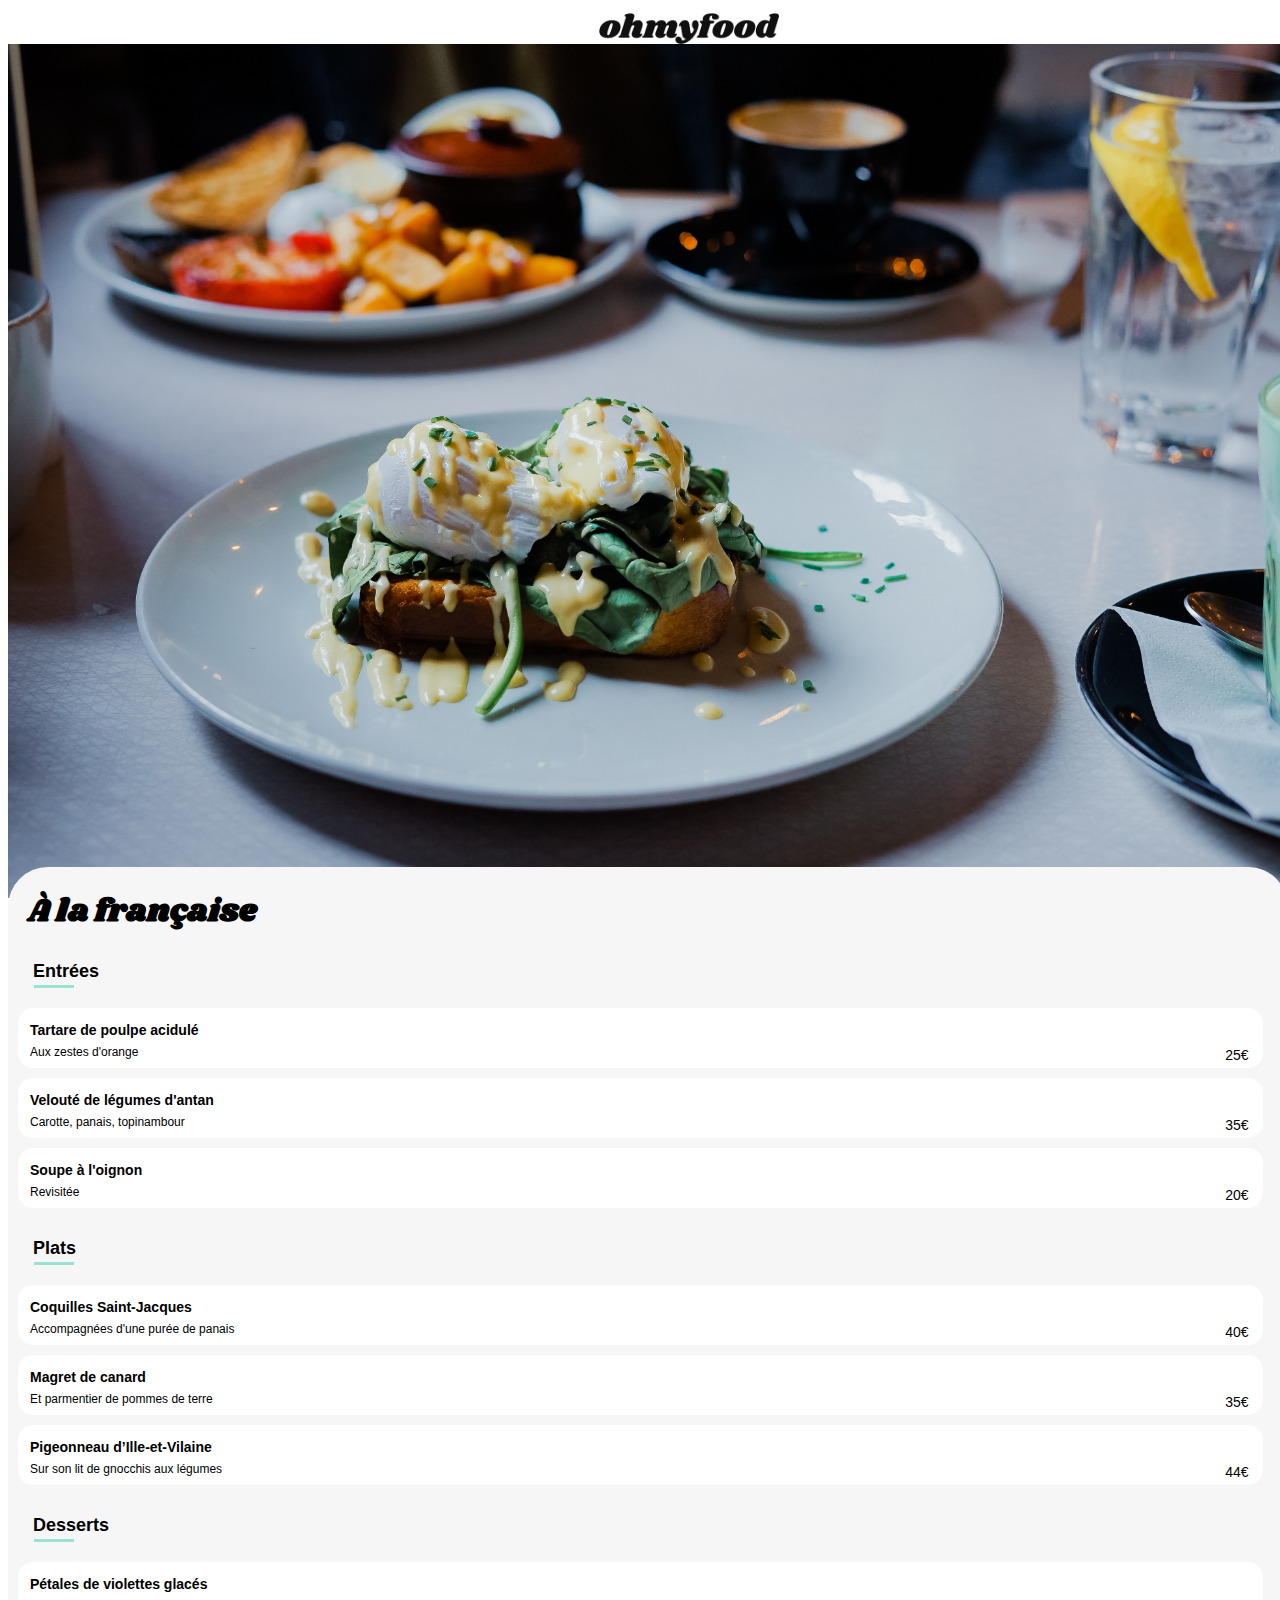
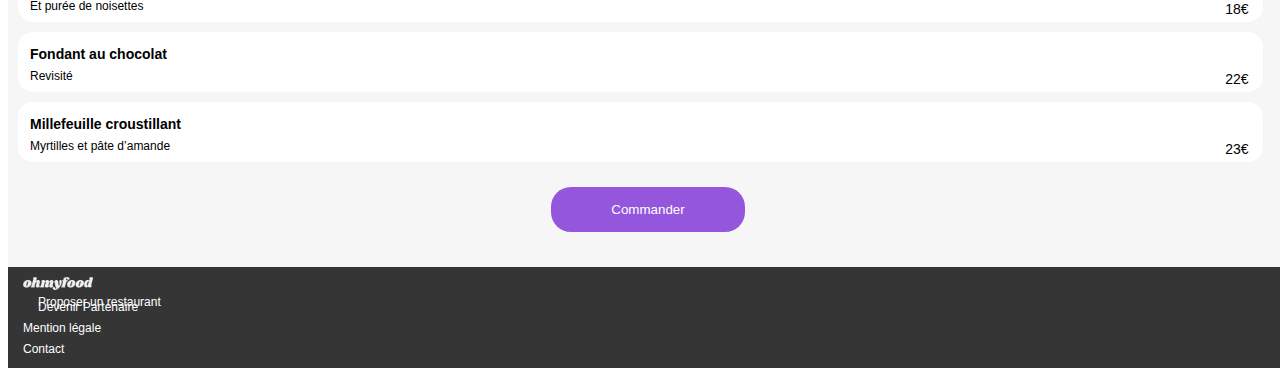
==== a-la-Francaise.html @ 3c59fbd4 "projet2 EC" ====
<!DOCTYPE html>
<html lang="fr">

<head>
    <meta charset="UTF-8">
    <meta http-equiv="X-UA-Compatible" content="IE=edge">
    <meta name="viewport" content="width=device-width, initial-scale=1.0">
    <link rel="stylesheet" href="./css/ficheRestaurant.css">
    <link rel="stylesheet" href="https://cdnjs.cloudflare.com/ajax/libs/font-awesome/6.4.0/css/all.min.css"
        integrity="sha512-iecdLmaskl7CVkqkXNQ/ZH/XLlvWZOJyj7Yy7tcenmpD1ypASozpmT/E0iPtmFIB46ZmdtAc9eNBvH0H/ZpiBw=="
        crossorigin="anonymous" referrerpolicy="no-referrer" />

    <title>À la française</title>
</head>

<body>
    <header class="header__menu">
        <div class="header__firstl">
            <a href="index.html">
                <i class="fa-solid fa-arrow-left"></i>
            </a>
            <img src="/images/logo/ohmyfood.png" alt="logo Ohmyfood">
        </div>
        <div class="header__image">
            <img src="/images/restaurants/toa-heftiba-DQKerTsQwi0-unsplash.jpg" alt="À la française">
        </div>
    </header>
    <main>

        <div class="mainRestaurant">
            <div class="nomRestaurant">
                <H1>À la française</H1>

                <i class="fa-regular fa-heart"></i>
                <i class="fa-solid fa-heart"></i>

            </div>

            <section class="section1">
                <h3>Entrées</h3>
                <div class="traitVert"></div>
                <div class="menu">
                    <p>Tartare de poulpe acidulé</p>
                    <div class="menu__secondel">
                        <p>Aux zestes d'orange</p>
                        <p>25€</p>
                    </div>
                </div>
                <div class="menu">
                    <p>Velouté de légumes d'antan</p>
                    <div class="menu__secondel">
                        <p>Carotte, panais, topinambour</p>
                        <p>35€</p>
                    </div>
                </div>
                <div class="menu">
                    <p>Soupe à l'oignon</p>
                    <div class="menu__secondel">
                        <p>Revisitée</p>
                        <p>20€</p>
                    </div>
                </div>
            </section>

            <section class="section2">
                <h3> Plats</h3>
                <div class="traitVert"></div>
                <div class="menu">
                    <p>Coquilles Saint-Jacques</p>
                    <div class="menu__secondel">
                        <p>Accompagnées d'une purée de panais</p>
                        <p>40€</p>
                    </div>
                </div>
                <div class="menu">
                    <p>Magret de canard</p>
                    <div class="menu__secondel">
                        <p>Et parmentier de pommes de terre</p>
                        <p>35€</p>
                    </div>
                </div>
                <div class="menu">
                    <p>Pigeonneau d’Ille-et-Vilaine</p>
                    <div class="menu__secondel">
                        <p>Sur son lit de gnocchis aux légumes</p>
                        <p>44€</p>
                    </div>
                </div>
            </section>

            <section class="section3">
                <h3>Desserts</h3>
                <div class="traitVert"></div>
                <div class="menu">
                    <p>Pétales de violettes glacés</p>
                    <div class="menu__secondel">
                        <p>Et purée de noisettes</p>
                        <p>18€</p>
                    </div>
                </div>
                <div class="menu">
                    <p>Fondant au chocolat</p>
                    <div class="menu__secondel">
                        <p>Revisité</p>
                        <p>22€</p>
                    </div>
                </div>
                <div class="menu">
                    <p>Millefeuille croustillant</p>
                    <div class="menu__secondel">
                        <p>Myrtilles et pâte d’amande</p>
                        <p>23€</p>
                    </div>
                </div>
            </section>
            <div class="btn">
                <button class="btn__long">Commander</button>
            </div>
        </div>
    </main>
    <footer>
        <img src="/images/logo/ohmyfood.png">
        <div class="couverts">
            <i class="fa-solid fa-utensils"></i>
            <P>Proposer un restaurant</P>
        </div>
        <div class="couverts">
            <i class="fa-solid fa-handshake"></i>
            <P>Devenir Partenaire</P>
        </div>
        <P>Mention légale</P>
        <P><A HREF="mailto:emmanuel.caiola@free.fr">Contact</A></P>


    </footer>

</body>

</html>
---- css/ficheRestaurant.css ----
@import url("https://fonts.googleapis.com/css2?family=Shrikhand&display=swap");
.section1 {
  animation: section1 7000ms;
}

.section2 {
  animation: section2 7000ms;
}

.section3 {
  animation: section3 7000ms;
}

@keyframes section1 {
  0% {
    opacity: 0;
  }
  33% {
    opacity: 1;
  }
  100% {
    opacity: 1;
  }
}
@keyframes section2 {
  0% {
    opacity: 0;
  }
  33% {
    opacity: 0;
  }
  66% {
    opacity: 1;
  }
  100% {
    opacity: 1;
  }
}
@keyframes section3 {
  0% {
    opacity: 0;
  }
  33% {
    opacity: 0;
  }
  66% {
    opacity: 0;
  }
  100% {
    opacity: 1;
  }
}
body {
  font-family: "Roboto", sans-serif;
  width: 100%;
}

H3 {
  font-family: "Roboto", sans-serif;
  font-size: 18px;
  margin-left: 15px;
  margin-top: 15px;
}

button {
  font-family: "Roboto", sans-serif;
  color: white;
  background-color: #9356DC;
  border-top-right-radius: 20px;
  border-bottom-right-radius: 20px;
  border-top-left-radius: 20px;
  border-bottom-left-radius: 20px;
  border: none;
  padding: 15px;
  margin-bottom: 35px;
}
button:hover {
  background-color: #cdb1ee;
  box-shadow: 3px 3px 1px black;
}

.btn {
  display: flex;
  flex-direction: row;
  align-items: center;
  justify-content: center;
}

.btn__long {
  padding-left: 60px;
  padding-right: 60px;
}

/*
.heart {
    margin-top: 5px;
    margin-right: 20px;


}

.heart__purple {
    font-size: 20px;
    display:none;
    color: linear-gradient(#9356DC,#FF79DA);
}

*/
.nomRestaurant .fa-solid {
  color: #9356DC;
  display: none;
}

.nomRestaurant .fa-regular {
  position: absolute;
  right: 0px;
}
.nomRestaurant .fa-regular:hover {
  display: none;
}
.nomRestaurant .fa-regular:hover .nomRestaurant .fa-solid {
  display: block;
  position: absolute;
  right: 0px;
  color: #9356DC;
}

/*
color : red;
transform: translate(0, 100px);
.nomRestaurant .fa-solid {
    font-size: 20px;
    color: blue;
    transition: transform 3300ms ease-in-out;
}


*/
/********** Header ************/
/********** Header ************/
/********** Header ************/
.header__menu {
  width: 100%;
  display: flex;
  flex-direction: column;
}

.header__firstl {
  display: flex;
  flex-direction: row;
  align-items: center;
  justify-content: center;
  flex-wrap: wrap;
  margin-top: 5px;
  gap: 22%;
  margin-left: -20%;
}
.header__firstl i {
  position: absolute;
  left: 5%;
  top: 20px;
}
.header__firstl img {
  width: 180px;
}

.header__image {
  width: 100%;
  z-index: 1;
}
.header__image img {
  width: 100%;
  -o-object-fit: cover;
     object-fit: cover;
}

/********* Main ************/
/********* Main ************/
/********* Main ************/
.mainRestaurant {
  z-index: 2;
  border-top-right-radius: 40px;
  border-top-left-radius: 40px;
  background-color: #f6f6f6;
  position: relative;
  top: -35px;
}

.nomRestaurant {
  display: flex;
  flex-direction: row;
  justify-content: space-between;
  align-items: center;
}
.nomRestaurant h1 {
  z-index: 3;
  font-family: "Shrikhand", cursive;
  margin-left: 20px;
}
.nomRestaurant i {
  margin-right: 30px;
}

.main__menu {
  background-color: #f6f6f6;
  border-top-left-radius: 50px;
  border-top-right-radius: 20px;
}

.traitVert {
  margin-top: -25px;
  margin-bottom: 10px;
  margin-left: 16px;
  width: 40px;
  height: 3px;
  background-color: #99E2D0;
}

section {
  font-family: "Roboto", sans-serif;
  display: flex;
  flex-direction: column;
  margin-left: 10px;
  margin-top: -10px;
  margin-bottom: 25px;
  gap: 10px;
}
section .menu {
  background-color: white;
  width: 98%;
  height: 60px;
  border-radius: 15px;
  display: flex;
  flex-direction: column;
  font-weight: 700;
  font-size: 14px;
}
section .menu p {
  margin-left: 12px;
  margin-right: 14px;
  margin-bottom: 5px;
}
section .menu__secondel {
  font-weight: 300;
  font-size: 12px;
  margin-top: -10px;
  display: flex;
  flex-direction: row;
  justify-content: space-between;
}
section .menu__secondel P:nth-child(2n) {
  font-size: 14px;
  font-weight: 400;
}

/********** Footer ***************/
/********** Footer ***************/
/********** Footer ***************/
footer {
  font-family: "Roboto", sans-serif;
  background-color: #353535;
  color: white;
  display: flex;
  flex-direction: column;
  gap: -10px;
  margin-top: -35px;
}
footer img {
  filter: invert(100%);
  margin-top: 10px;
  margin-left: 15px;
  width: 70px;
  margin-bottom: 26px;
}
footer p {
  color: white;
  margin-left: 15px;
  font-size: 12px;
  margin-top: -5px;
}
footer a {
  text-decoration: none;
  color: white;
}
footer .couverts {
  margin-left: 15px;
  flex-direction: row;
  align-items: center;
  justify-content: flex-start;
  margin-top: -6px;
}
footer .couverts p {
  margin-top: -15px;
}
footer i {
  font-size: 10px;
}/*# sourceMappingURL=ficheRestaurant.css.map */
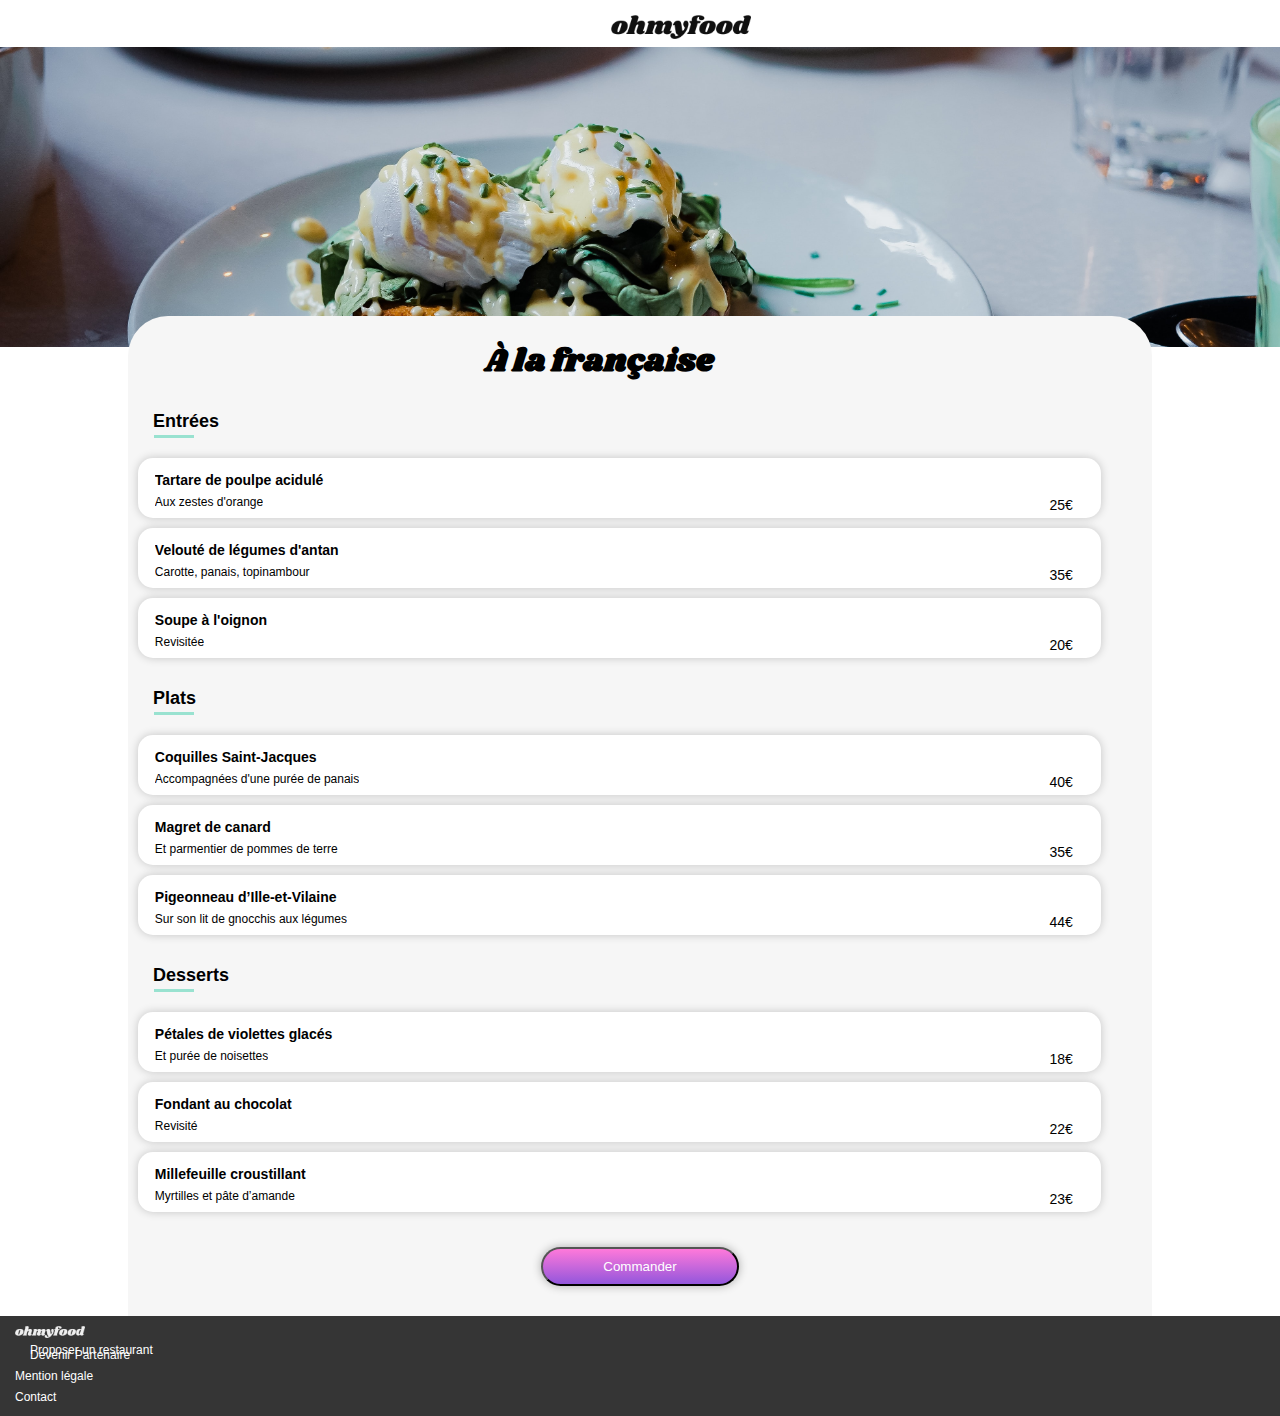
==== commit 5d2f2b16: "first commit" ====
--- a/a-la-Francaise.html
+++ b/a-la-Francaise.html
@@ -14,6 +14,8 @@
 </head>
 
 <body>
+
+
     <header class="header__menu">
         <div class="header__firstl">
             <a href="index.html">
@@ -30,34 +32,49 @@
         <div class="mainRestaurant">
             <div class="nomRestaurant">
                 <H1>À la française</H1>
-
-                <i class="fa-regular fa-heart"></i>
-                <i class="fa-solid fa-heart"></i>
-
+                <div class="nomRestaurant__heart">
+                    <i class="fa-regular fa-heart"></i>
+                    <i class="fa-solid fa-heart"></i>
+                </div>
             </div>
 
             <section class="section1">
                 <h3>Entrées</h3>
                 <div class="traitVert"></div>
-                <div class="menu">
-                    <p>Tartare de poulpe acidulé</p>
-                    <div class="menu__secondel">
-                        <p>Aux zestes d'orange</p>
-                        <p>25€</p>
+                <div class="choix">
+                    <div class="choix__menu">
+                        <p>Tartare de poulpe acidulé</p>
+                        <div class="choix__menu--secondel">
+                            <p>Aux zestes d'orange</p>
+                            <p>25€</p>
+                        </div>
+                    </div>
+                    <div class="choix__commande">
+                        <i class="fa-solid fa-check"></i>
                     </div>
                 </div>
-                <div class="menu">
-                    <p>Velouté de légumes d'antan</p>
-                    <div class="menu__secondel">
-                        <p>Carotte, panais, topinambour</p>
-                        <p>35€</p>
+                <div class="choix">
+                    <div class="choix__menu">
+                        <p>Velouté de légumes d'antan</p>
+                        <div class="choix__menu--secondel">
+                            <p>Carotte, panais, topinambour</p>
+                            <p>35€</p>
+                        </div>
+                    </div>
+                    <div class="choix__commande">
+                        <i class="fa-solid fa-check"></i>
                     </div>
                 </div>
-                <div class="menu">
-                    <p>Soupe à l'oignon</p>
-                    <div class="menu__secondel">
-                        <p>Revisitée</p>
-                        <p>20€</p>
+                <div class="choix">
+                    <div class="choix__menu">
+                        <p>Soupe à l'oignon</p>
+                        <div class="choix__menu--secondel">
+                            <p>Revisitée</p>
+                            <p>20€</p>
+                        </div>
+                    </div>
+                    <div class="choix__commande">
+                        <i class="fa-solid fa-check"></i>
                     </div>
                 </div>
             </section>
@@ -65,25 +82,40 @@
             <section class="section2">
                 <h3> Plats</h3>
                 <div class="traitVert"></div>
-                <div class="menu">
-                    <p>Coquilles Saint-Jacques</p>
-                    <div class="menu__secondel">
-                        <p>Accompagnées d'une purée de panais</p>
-                        <p>40€</p>
+                <div class="choix">
+                    <div class="choix__menu">
+                        <p>Coquilles Saint-Jacques</p>
+                        <div class="choix__menu--secondel">
+                            <p>Accompagnées d'une purée de panais</p>
+                            <p>40€</p>
+                        </div>
+                    </div>
+                    <div class="choix__commande">
+                        <i class="fa-solid fa-check"></i>
                     </div>
                 </div>
-                <div class="menu">
-                    <p>Magret de canard</p>
-                    <div class="menu__secondel">
-                        <p>Et parmentier de pommes de terre</p>
-                        <p>35€</p>
+                <div class="choix">
+                    <div class="choix__menu">
+                        <p>Magret de canard</p>
+                        <div class="choix__menu--secondel">
+                            <p>Et parmentier de pommes de terre</p>
+                            <p>35€</p>
+                        </div>
+                    </div>
+                    <div class="choix__commande">
+                        <i class="fa-solid fa-check"></i>
                     </div>
                 </div>
-                <div class="menu">
-                    <p>Pigeonneau d’Ille-et-Vilaine</p>
-                    <div class="menu__secondel">
-                        <p>Sur son lit de gnocchis aux légumes</p>
-                        <p>44€</p>
+                <div class="choix">
+                    <div class="choix__menu">
+                        <p>Pigeonneau d’Ille-et-Vilaine</p>
+                        <div class="choix__menu--secondel">
+                            <p>Sur son lit de gnocchis aux légumes</p>
+                            <p>44€</p>
+                        </div>
+                    </div>
+                    <div class="choix__commande">
+                        <i class="fa-solid fa-check"></i>
                     </div>
                 </div>
             </section>
@@ -91,25 +123,40 @@
             <section class="section3">
                 <h3>Desserts</h3>
                 <div class="traitVert"></div>
-                <div class="menu">
-                    <p>Pétales de violettes glacés</p>
-                    <div class="menu__secondel">
-                        <p>Et purée de noisettes</p>
-                        <p>18€</p>
+                <div class="choix">
+                    <div class="choix__menu">
+                        <p>Pétales de violettes glacés</p>
+                        <div class="choix__menu--secondel">
+                            <p>Et purée de noisettes</p>
+                            <p>18€</p>
+                        </div>
+                    </div>
+                    <div class="choix__commande">
+                        <i class="fa-solid fa-check"></i>
                     </div>
                 </div>
-                <div class="menu">
-                    <p>Fondant au chocolat</p>
-                    <div class="menu__secondel">
-                        <p>Revisité</p>
-                        <p>22€</p>
+                <div class="choix">
+                    <div class="choix__menu">
+                        <p>Fondant au chocolat</p>
+                        <div class="choix__menu--secondel">
+                            <p>Revisité</p>
+                            <p>22€</p>
+                        </div>
+                    </div>
+                    <div class="choix__commande">
+                        <i class="fa-solid fa-check"></i>
                     </div>
                 </div>
-                <div class="menu">
-                    <p>Millefeuille croustillant</p>
-                    <div class="menu__secondel">
-                        <p>Myrtilles et pâte d’amande</p>
-                        <p>23€</p>
+                <div class="choix">
+                    <div class="choix__menu">
+                        <p>Millefeuille croustillant</p>
+                        <div class="choix__menu--secondel">
+                            <p>Myrtilles et pâte d’amande</p>
+                            <p>23€</p>
+                        </div>
+                    </div>
+                    <div class="choix__commande">
+                        <i class="fa-solid fa-check"></i>
                     </div>
                 </div>
             </section>
--- a/css/ficheRestaurant.css
+++ b/css/ficheRestaurant.css
@@ -1,3 +1,4 @@
+@charset "UTF-8";
 @import url("https://fonts.googleapis.com/css2?family=Shrikhand&display=swap");
 .section1 {
   animation: section1 7000ms;
@@ -18,9 +19,6 @@
   33% {
     opacity: 1;
   }
-  100% {
-    opacity: 1;
-  }
 }
 @keyframes section2 {
   0% {
@@ -32,17 +30,11 @@
   66% {
     opacity: 1;
   }
-  100% {
-    opacity: 1;
-  }
 }
 @keyframes section3 {
   0% {
     opacity: 0;
   }
-  33% {
-    opacity: 0;
-  }
   66% {
     opacity: 0;
   }
@@ -50,9 +42,33 @@
     opacity: 1;
   }
 }
+@keyframes rotate-scale-up {
+  0% {
+    transform: scale(1) rotateZ(0);
+  }
+  50% {
+    transform: scale(2) rotateZ(180deg);
+  }
+  100% {
+    transform: scale(1) rotateZ(360deg);
+  }
+}
+@keyframes heart-full {
+  from {
+    top: 200px;
+  }
+  to {
+    top: 0px;
+    transform: scale(1);
+  }
+}
+/****************Paramétrage général ****************/
+/****************Paramétrage général ****************/
+/****************Paramétrage général ****************/
 body {
   font-family: "Roboto", sans-serif;
   width: 100%;
+  margin: auto;
 }
 
 H3 {
@@ -63,20 +79,20 @@
 }
 
 button {
-  font-family: "Roboto", sans-serif;
+  opacity: 1;
+  background: linear-gradient(180deg, rgb(255, 121, 218) 0%, rgb(147, 86, 220) 100%);
   color: white;
-  background-color: #9356DC;
-  border-top-right-radius: 20px;
-  border-bottom-right-radius: 20px;
-  border-top-left-radius: 20px;
-  border-bottom-left-radius: 20px;
-  border: none;
-  padding: 15px;
-  margin-bottom: 35px;
+  padding: 10px 20px;
+  border-radius: 200px;
+  box-shadow: 0px 0px 10px 0px rgba(0, 0, 0, 0.3);
+  padding: 10px 30px;
+  margin-bottom: 30px;
+  margin-top: 10px;
 }
 button:hover {
-  background-color: #cdb1ee;
-  box-shadow: 3px 3px 1px black;
+  box-shadow: 0px 0px 10px 0px rgba(0, 0, 0, 0.6);
+  opacity: 0.8;
+  transition: 0.4s;
 }
 
 .btn {
@@ -91,51 +107,55 @@
   padding-right: 60px;
 }
 
-/*
-.heart {
-    margin-top: 5px;
-    margin-right: 20px;
-
-
-}
-
-.heart__purple {
+.nomRestaurant {
+  display: flex;
+  flex-direction: row;
+  justify-content: space-around;
+  width: 100%;
+}
+
+.nomRestaurant__heart {
+  width: 15%;
+}
+
+@media (width < 300px) {
+  .nomRestaurant h1 {
     font-size: 20px;
-    display:none;
-    color: linear-gradient(#9356DC,#FF79DA);
-}
-
-*/
+  }
+}
+
 .nomRestaurant .fa-solid {
-  color: #9356DC;
+  width: 20px;
+  height: 20px;
+  position: relative;
+  font-size: 20px;
+  background-clip: text;
+  -webkit-background-clip: text;
+  color: transparent;
+  background-image: linear-gradient(180deg, rgb(255, 121, 218) 0%, rgb(147, 86, 220) 100%);
   display: none;
 }
+.nomRestaurant .fa-solid:active + .fa-regular {
+  display: block;
+}
 
 .nomRestaurant .fa-regular {
-  position: absolute;
-  right: 0px;
-}
-.nomRestaurant .fa-regular:hover {
+  position: relative;
+  font-size: 20px;
+  cursor: pointer;
+}
+
+.nomRestaurant .fa-regular:active + .fa-solid {
+  display: block;
+  transform: scale(0);
+  animation-name: heart-full;
+  animation-duration: 3s;
+  animation-fill-mode: forwards;
+}
+.nomRestaurant .fa-regular:active {
   display: none;
 }
-.nomRestaurant .fa-regular:hover .nomRestaurant .fa-solid {
-  display: block;
-  position: absolute;
-  right: 0px;
-  color: #9356DC;
-}
-
-/*
-color : red;
-transform: translate(0, 100px);
-.nomRestaurant .fa-solid {
-    font-size: 20px;
-    color: blue;
-    transition: transform 3300ms ease-in-out;
-}
-
-
-*/
+
 /********** Header ************/
 /********** Header ************/
 /********** Header ************/
@@ -157,11 +177,14 @@
 }
 .header__firstl i {
   position: absolute;
-  left: 5%;
-  top: 20px;
+  left: 3%;
+  top: 14px;
+  font-size: 17px;
 }
 .header__firstl img {
-  width: 180px;
+  width: 140px;
+  margin-top: 10px;
+  margin-bottom: 8px;
 }
 
 .header__image {
@@ -197,9 +220,6 @@
   font-family: "Shrikhand", cursive;
   margin-left: 20px;
 }
-.nomRestaurant i {
-  margin-right: 30px;
-}
 
 .main__menu {
   background-color: #f6f6f6;
@@ -225,22 +245,79 @@
   margin-bottom: 25px;
   gap: 10px;
 }
-section .menu {
+
+.choix {
+  width: 95%;
+  height: 60px;
+  box-shadow: 0px 0px 10px 0px rgba(0, 0, 0, 0.2);
+  display: flex;
+  flex-direction: row;
+  justify-content: space-around;
+  background-color: white;
+  border-radius: 15px;
+}
+.choix p {
+  white-space: nowrap;
+  overflow: hidden;
+  text-overflow: ellipsis;
+}
+.choix:hover .choix__commande {
+  position: relative;
+  z-index: 0;
+  width: 60px;
+  height: 100%;
+  border-top-right-radius: 16%;
+  border-bottom-right-radius: 16%;
+  background-color: #99E2D0;
+  transform: scalex(1);
+}
+.choix:hover i {
+  transform: translatex(0);
+  animation: rotate-scale-up 0.65s linear reverse both;
+}
+.choix__menu--secondel :nth-child(2) {
+  overflow: visible;
+}
+.choix__commande {
+  text-align: center;
+  background-color: #99E2D0;
+  width: 0px;
+  height: 60px;
+  transform: scalex(0);
+  transition: transform 530ms ease-in-out;
+  transform-origin: right;
+  overflow: hidden;
+  border-top-right-radius: 15%;
+  border-bottom-right-radius: 15%;
+}
+.choix__commande i {
+  background-color: white;
+  padding: 7px;
+  border-radius: 50%;
+  color: #99E2D0;
+  font-size: 14px;
+  display: inline-block;
+  align-items: center;
+  justify-content: center;
+  margin-top: 14px;
+}
+.choix__menu {
   background-color: white;
   width: 98%;
   height: 60px;
   border-radius: 15px;
   display: flex;
   flex-direction: column;
+  flex-wrap: nowrap;
   font-weight: 700;
   font-size: 14px;
 }
-section .menu p {
+.choix__menu p {
   margin-left: 12px;
   margin-right: 14px;
   margin-bottom: 5px;
 }
-section .menu__secondel {
+.choix__menu--secondel {
   font-weight: 300;
   font-size: 12px;
   margin-top: -10px;
@@ -248,9 +325,20 @@
   flex-direction: row;
   justify-content: space-between;
 }
-section .menu__secondel P:nth-child(2n) {
+.choix__menu--secondel P:nth-child(2n) {
   font-size: 14px;
   font-weight: 400;
+}
+
+@media (width < 386px) {
+  .choix__menu {
+    width: 80%;
+  }
+}
+@media (width < 262px) {
+  .choix__menu {
+    width: 68%;
+  }
 }
 
 /********** Footer ***************/
@@ -294,4 +382,49 @@
 }
 footer i {
   font-size: 10px;
+}
+
+/******* appareil compris entre 732px <= width <= 1024px *********/
+/******* appareil compris entre 732px <= width <= 1024px *********/
+/******* appareil compris entre 732px <= width <= 1024px *********/
+@media (732px <= width) {
+  .header__image img {
+    width: 100%;
+    height: 300px;
+    -o-object-fit: cover;
+       object-fit: cover;
+  }
+  .mainRestaurant {
+    position: relative;
+    width: 80%;
+    margin-left: 10%;
+    z-index: 2;
+  }
+  .nomRestaurant {
+    display: flex;
+    flex-direction: row;
+    justify-content: space-around;
+    width: 100%;
+  }
+  .nomRestaurant__heart {
+    width: 30%;
+  }
+  .nomRestaurant .fa-regular {
+    left: 0px;
+    font-size: 20px;
+    cursor: pointer;
+  }
+  .nomRestaurant .fa-solid {
+    left: 0px;
+    font-size: 20px;
+    cursor: pointer;
+  }
+  .nomRestaurant h1 {
+    z-index: 3;
+    font-family: "Shrikhand", cursive;
+    margin-left: 30px;
+    width: 50%;
+    display: flex;
+    justify-content: end;
+  }
 }/*# sourceMappingURL=ficheRestaurant.css.map */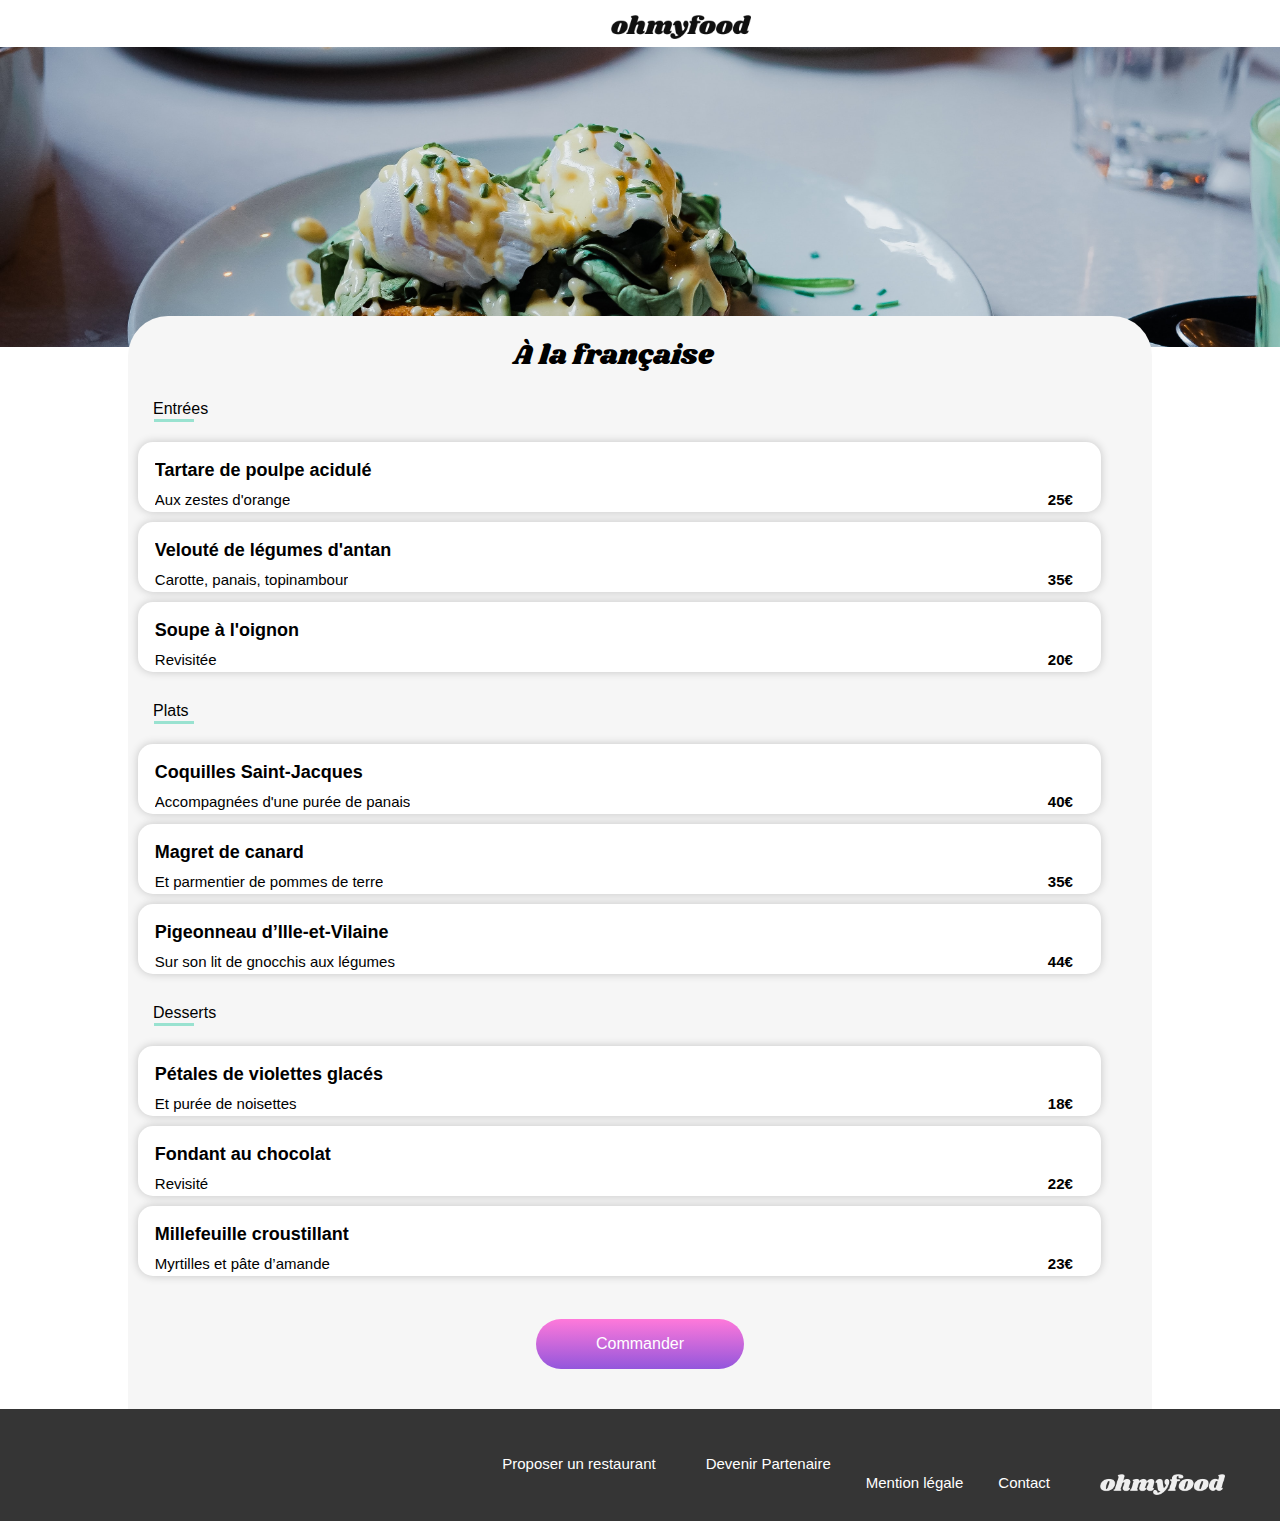
==== commit 5a8ced02: "ohmyfood" ====
--- a/a-la-Francaise.html
+++ b/a-la-Francaise.html
@@ -43,7 +43,9 @@
                 <div class="traitVert"></div>
                 <div class="choix">
                     <div class="choix__menu">
-                        <p>Tartare de poulpe acidulé</p>
+                        <div class="choix__menu--firstl">
+                            <p>Tartare de poulpe acidulé</p>
+                        </div>
                         <div class="choix__menu--secondel">
                             <p>Aux zestes d'orange</p>
                             <p>25€</p>
@@ -55,7 +57,9 @@
                 </div>
                 <div class="choix">
                     <div class="choix__menu">
-                        <p>Velouté de légumes d'antan</p>
+                        <div class="choix__menu--firstl">
+                            <p>Velouté de légumes d'antan</p>
+                        </div>
                         <div class="choix__menu--secondel">
                             <p>Carotte, panais, topinambour</p>
                             <p>35€</p>
@@ -67,7 +71,9 @@
                 </div>
                 <div class="choix">
                     <div class="choix__menu">
-                        <p>Soupe à l'oignon</p>
+                        <div class="choix__menu--firstl">
+                            <p>Soupe à l'oignon</p>
+                        </div>
                         <div class="choix__menu--secondel">
                             <p>Revisitée</p>
                             <p>20€</p>
@@ -84,7 +90,9 @@
                 <div class="traitVert"></div>
                 <div class="choix">
                     <div class="choix__menu">
-                        <p>Coquilles Saint-Jacques</p>
+                        <div class="choix__menu--firstl">
+                            <p>Coquilles Saint-Jacques</p>
+                        </div>
                         <div class="choix__menu--secondel">
                             <p>Accompagnées d'une purée de panais</p>
                             <p>40€</p>
@@ -96,7 +104,9 @@
                 </div>
                 <div class="choix">
                     <div class="choix__menu">
-                        <p>Magret de canard</p>
+                        <div class="choix__menu--firstl">
+                            <p>Magret de canard</p>
+                        </div>
                         <div class="choix__menu--secondel">
                             <p>Et parmentier de pommes de terre</p>
                             <p>35€</p>
@@ -108,7 +118,9 @@
                 </div>
                 <div class="choix">
                     <div class="choix__menu">
-                        <p>Pigeonneau d’Ille-et-Vilaine</p>
+                        <div class="choix__menu--firstl">
+                            <p>Pigeonneau d’Ille-et-Vilaine</p>
+                        </div>
                         <div class="choix__menu--secondel">
                             <p>Sur son lit de gnocchis aux légumes</p>
                             <p>44€</p>
@@ -125,7 +137,9 @@
                 <div class="traitVert"></div>
                 <div class="choix">
                     <div class="choix__menu">
-                        <p>Pétales de violettes glacés</p>
+                        <div class="choix__menu--firstl">
+                            <p>Pétales de violettes glacés</p>
+                        </div>
                         <div class="choix__menu--secondel">
                             <p>Et purée de noisettes</p>
                             <p>18€</p>
@@ -137,7 +151,9 @@
                 </div>
                 <div class="choix">
                     <div class="choix__menu">
-                        <p>Fondant au chocolat</p>
+                        <div class="choix__menu--firstl">
+                            <p>Fondant au chocolat</p>
+                        </div>
                         <div class="choix__menu--secondel">
                             <p>Revisité</p>
                             <p>22€</p>
@@ -149,7 +165,9 @@
                 </div>
                 <div class="choix">
                     <div class="choix__menu">
-                        <p>Millefeuille croustillant</p>
+                        <div class="choix__menu--firstl">
+                            <p>Millefeuille croustillant</p>
+                        </div>
                         <div class="choix__menu--secondel">
                             <p>Myrtilles et pâte d’amande</p>
                             <p>23€</p>
@@ -166,7 +184,7 @@
         </div>
     </main>
     <footer>
-        <img src="/images/logo/ohmyfood.png">
+        <img src="/images/logo/ohmyfood.png"  alt="logo Ohmyfood">
         <div class="couverts">
             <i class="fa-solid fa-utensils"></i>
             <P>Proposer un restaurant</P>
--- a/css/ficheRestaurant.css
+++ b/css/ficheRestaurant.css
@@ -73,7 +73,8 @@
 
 H3 {
   font-family: "Roboto", sans-serif;
-  font-size: 18px;
+  font-size: 16px;
+  font-weight: 300;
   margin-left: 15px;
   margin-top: 15px;
 }
@@ -83,14 +84,17 @@
   background: linear-gradient(180deg, rgb(255, 121, 218) 0%, rgb(147, 86, 220) 100%);
   color: white;
   padding: 10px 20px;
-  border-radius: 200px;
-  box-shadow: 0px 0px 10px 0px rgba(0, 0, 0, 0.3);
-  padding: 10px 30px;
-  margin-bottom: 30px;
-  margin-top: 10px;
+  border-radius: 25px;
+  border: none;
+  font-size: 16px;
+  font-weight: 500;
+  padding: 16px 16px;
+  margin-bottom: 40px;
+  margin-top: 18px;
 }
 button:hover {
-  box-shadow: 0px 0px 10px 0px rgba(0, 0, 0, 0.6);
+  box-shadow: 0px 4px 10px rgba(36, 66, 157, 0.25);
+  border: 2px solid rgba(39, 39, 165, 0.5);
   opacity: 0.8;
   transition: 0.4s;
 }
@@ -219,6 +223,8 @@
   z-index: 3;
   font-family: "Shrikhand", cursive;
   margin-left: 20px;
+  font-size: 28px;
+  font-weight: 400;
 }
 
 .main__menu {
@@ -248,7 +254,7 @@
 
 .choix {
   width: 95%;
-  height: 60px;
+  height: 70px;
   box-shadow: 0px 0px 10px 0px rgba(0, 0, 0, 0.2);
   display: flex;
   flex-direction: row;
@@ -273,9 +279,20 @@
 }
 .choix:hover i {
   transform: translatex(0);
+  margin-top: 22px;
   animation: rotate-scale-up 0.65s linear reverse both;
 }
+.choix__menu--firstl :nth-child(1) {
+  font-size: 18px;
+  font-weight: 700;
+}
+.choix__menu--secondel :nth-child(1) {
+  font-size: 15px;
+  font-weight: 500;
+}
 .choix__menu--secondel :nth-child(2) {
+  font-size: 15px;
+  font-weight: 700;
   overflow: visible;
 }
 .choix__commande {
@@ -326,8 +343,8 @@
   justify-content: space-between;
 }
 .choix__menu--secondel P:nth-child(2n) {
-  font-size: 14px;
-  font-weight: 400;
+  font-size: 15px;
+  font-weight: 700;
 }
 
 @media (width < 386px) {
@@ -350,7 +367,6 @@
   color: white;
   display: flex;
   flex-direction: column;
-  gap: -10px;
   margin-top: -35px;
 }
 footer img {
@@ -427,4 +443,60 @@
     display: flex;
     justify-content: end;
   }
+}
+/*******appareil compris au dessus1024px *********/
+/*******appareil compris au dessus1024px *********/
+/*******appareil compris au dessus1024px *********/
+@media (min-width: 1024px) {
+  footer {
+    font-family: "Roboto", sans-serif;
+    font-size: 16px;
+    font-weight: 500;
+    background-color: #353535;
+    color: white;
+    display: flex;
+    flex-direction: row;
+    justify-content: flex-end;
+    padding-top: 25px;
+  }
+  footer .logo1 {
+    display: none;
+  }
+  footer .logo2 {
+    display: block;
+  }
+  footer img {
+    filter: invert(100%);
+    margin-top: 40px;
+    margin-right: 55px;
+    margin-left: 50px;
+    width: 125px;
+    margin-bottom: 26px;
+    order: 4;
+  }
+  footer p {
+    color: white;
+    margin-left: 35px;
+    font-size: 15px;
+    margin-top: 40px;
+  }
+  footer a {
+    text-decoration: none;
+    color: white;
+  }
+  footer .couverts {
+    margin-left: 15px;
+    flex-direction: row;
+    align-items: center;
+    justify-content: flex-start;
+    margin-top: 18px;
+  }
+  footer .couverts p {
+    margin-top: -15px;
+  }
+  footer i {
+    margin-left: 15px;
+    margin-top: 25px;
+    font-size: 10px;
+  }
 }/*# sourceMappingURL=ficheRestaurant.css.map */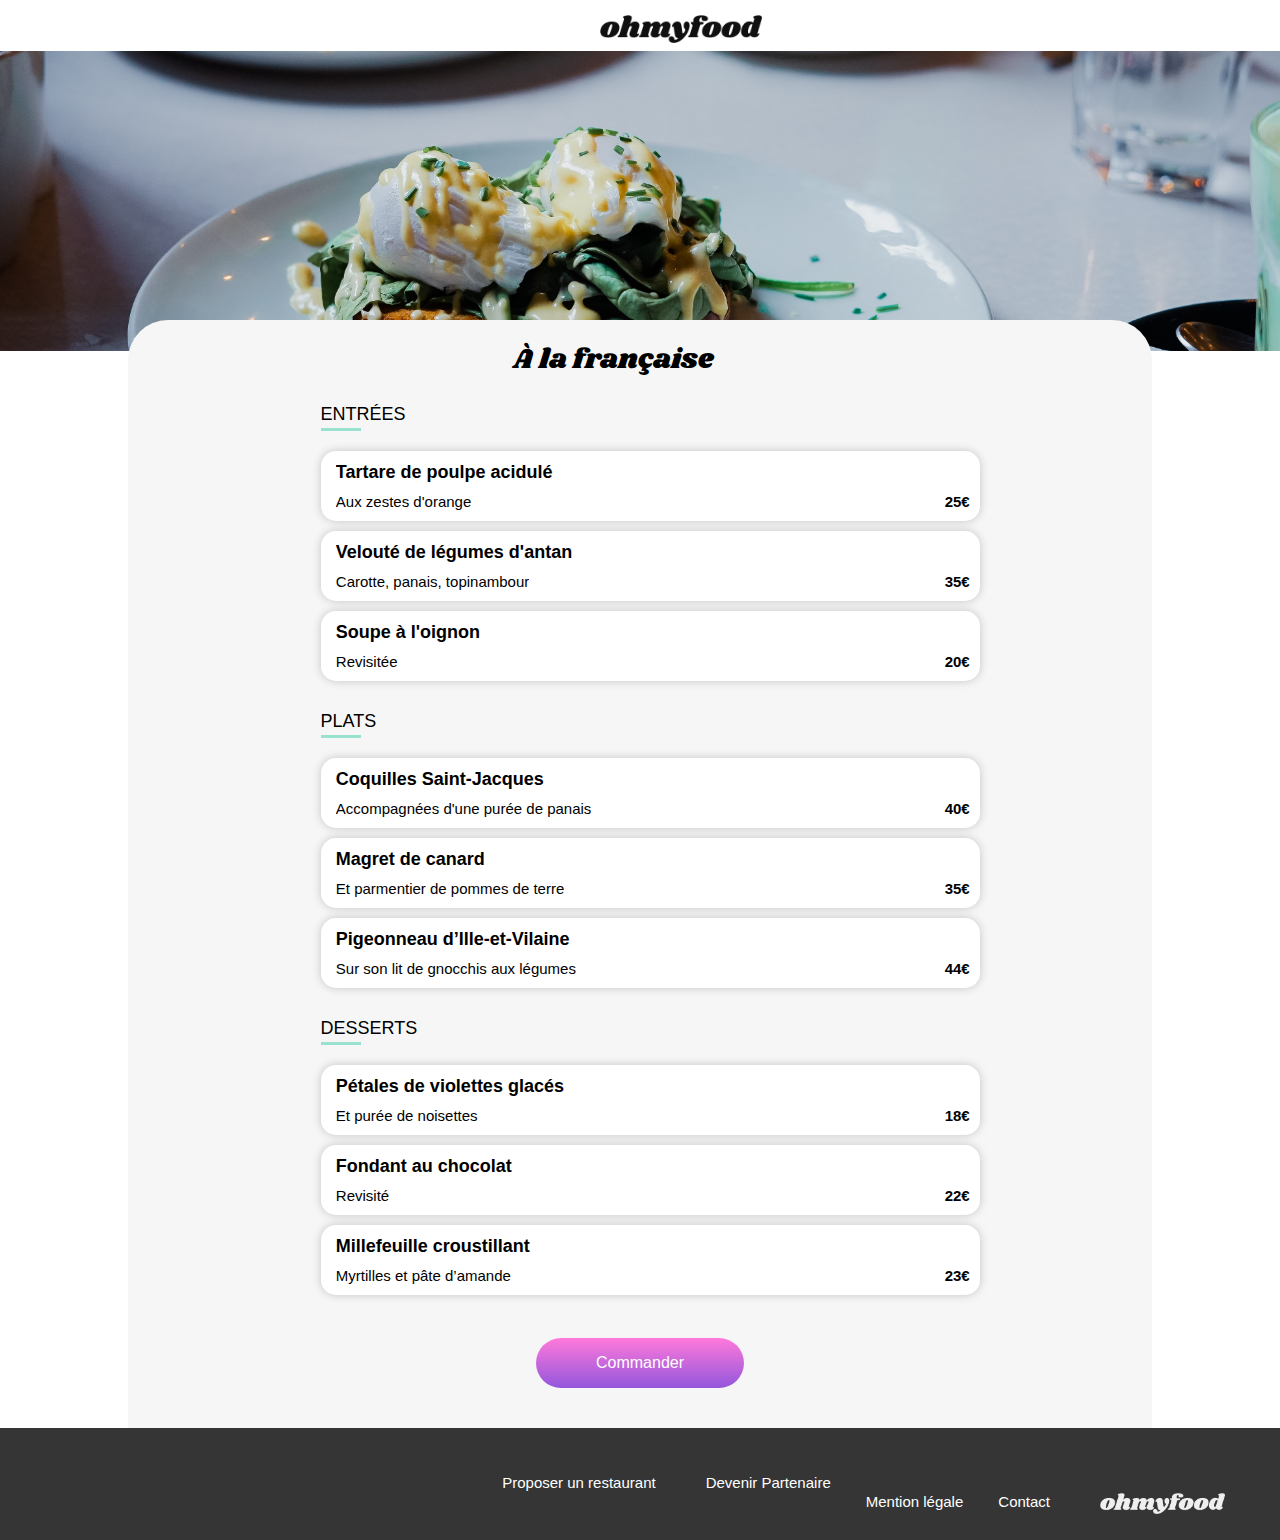
==== commit c6a6e9da: "Majuscules et code superflux" ====
--- a/a-la-Francaise.html
+++ b/a-la-Francaise.html
@@ -39,7 +39,7 @@
             </div>
 
             <section class="section1">
-                <h3>Entrées</h3>
+                <h3>ENTRÉES</h3>
                 <div class="traitVert"></div>
                 <div class="choix">
                     <div class="choix__menu">
@@ -86,7 +86,7 @@
             </section>
 
             <section class="section2">
-                <h3> Plats</h3>
+                <h3> PLATS</h3>
                 <div class="traitVert"></div>
                 <div class="choix">
                     <div class="choix__menu">
@@ -133,7 +133,7 @@
             </section>
 
             <section class="section3">
-                <h3>Desserts</h3>
+                <h3>DESSERTS</h3>
                 <div class="traitVert"></div>
                 <div class="choix">
                     <div class="choix__menu">
--- a/css/ficheRestaurant.css
+++ b/css/ficheRestaurant.css
@@ -44,13 +44,13 @@
 }
 @keyframes rotate-scale-up {
   0% {
-    transform: scale(1) rotateZ(0);
+    transform: scale(1);
   }
   50% {
-    transform: scale(2) rotateZ(180deg);
+    transform: scale(2);
   }
   100% {
-    transform: scale(1) rotateZ(360deg);
+    transform: scale(1);
   }
 }
 @keyframes heart-full {
@@ -73,7 +73,7 @@
 
 H3 {
   font-family: "Roboto", sans-serif;
-  font-size: 16px;
+  font-size: 18px;
   font-weight: 300;
   margin-left: 15px;
   margin-top: 15px;
@@ -153,7 +153,7 @@
   display: block;
   transform: scale(0);
   animation-name: heart-full;
-  animation-duration: 3s;
+  animation-duration: 2s;
   animation-fill-mode: forwards;
 }
 .nomRestaurant .fa-regular:active {
@@ -186,7 +186,7 @@
   font-size: 17px;
 }
 .header__firstl img {
-  width: 140px;
+  width: 162px;
   margin-top: 10px;
   margin-bottom: 8px;
 }
@@ -272,10 +272,11 @@
   z-index: 0;
   width: 60px;
   height: 100%;
-  border-top-right-radius: 16%;
-  border-bottom-right-radius: 16%;
+  border-top-right-radius: 15px;
+  border-bottom-right-radius: 15px;
   background-color: #99E2D0;
   transform: scalex(1);
+  left: 5px;
 }
 .choix:hover i {
   transform: translatex(0);
@@ -283,6 +284,7 @@
   animation: rotate-scale-up 0.65s linear reverse both;
 }
 .choix__menu--firstl :nth-child(1) {
+  margin-top: 11px;
   font-size: 18px;
   font-weight: 700;
 }
@@ -330,8 +332,10 @@
   font-size: 14px;
 }
 .choix__menu p {
+  /* margin-left: 0px;
+  margin-right: -25px;
+  margin-bottom: 0px;*/
   margin-left: 12px;
-  margin-right: 14px;
   margin-bottom: 5px;
 }
 .choix__menu--secondel {
@@ -349,7 +353,7 @@
 
 @media (width < 386px) {
   .choix__menu {
-    width: 80%;
+    width: 79%;
   }
 }
 @media (width < 262px) {
@@ -371,15 +375,16 @@
 }
 footer img {
   filter: invert(100%);
-  margin-top: 10px;
+  margin-top: 22px;
   margin-left: 15px;
-  width: 70px;
+  width: 105px;
   margin-bottom: 26px;
 }
 footer p {
   color: white;
   margin-left: 15px;
-  font-size: 12px;
+  font-size: 16px;
+  font-weight: 500;
   margin-top: -5px;
 }
 footer a {
@@ -404,6 +409,16 @@
 /******* appareil compris entre 732px <= width <= 1024px *********/
 /******* appareil compris entre 732px <= width <= 1024px *********/
 @media (732px <= width) {
+  .choix {
+    width: 65%;
+    margin-left: 18%;
+  }
+  h3 {
+    margin-left: 18%;
+  }
+  .traitVert {
+    margin-left: 18%;
+  }
   .header__image img {
     width: 100%;
     height: 300px;
@@ -427,7 +442,7 @@
   }
   .nomRestaurant .fa-regular {
     left: 0px;
-    font-size: 20px;
+    font-size: 22px;
     cursor: pointer;
   }
   .nomRestaurant .fa-solid {
@@ -448,6 +463,16 @@
 /*******appareil compris au dessus1024px *********/
 /*******appareil compris au dessus1024px *********/
 @media (min-width: 1024px) {
+  .choix h3 {
+    margin-left: 18%;
+    font-size: 22px;
+  }
+  .traitVert {
+    margin-left: 18%;
+  }
+  .choix {
+    width: 65%;
+  }
   footer {
     font-family: "Roboto", sans-serif;
     font-size: 16px;
